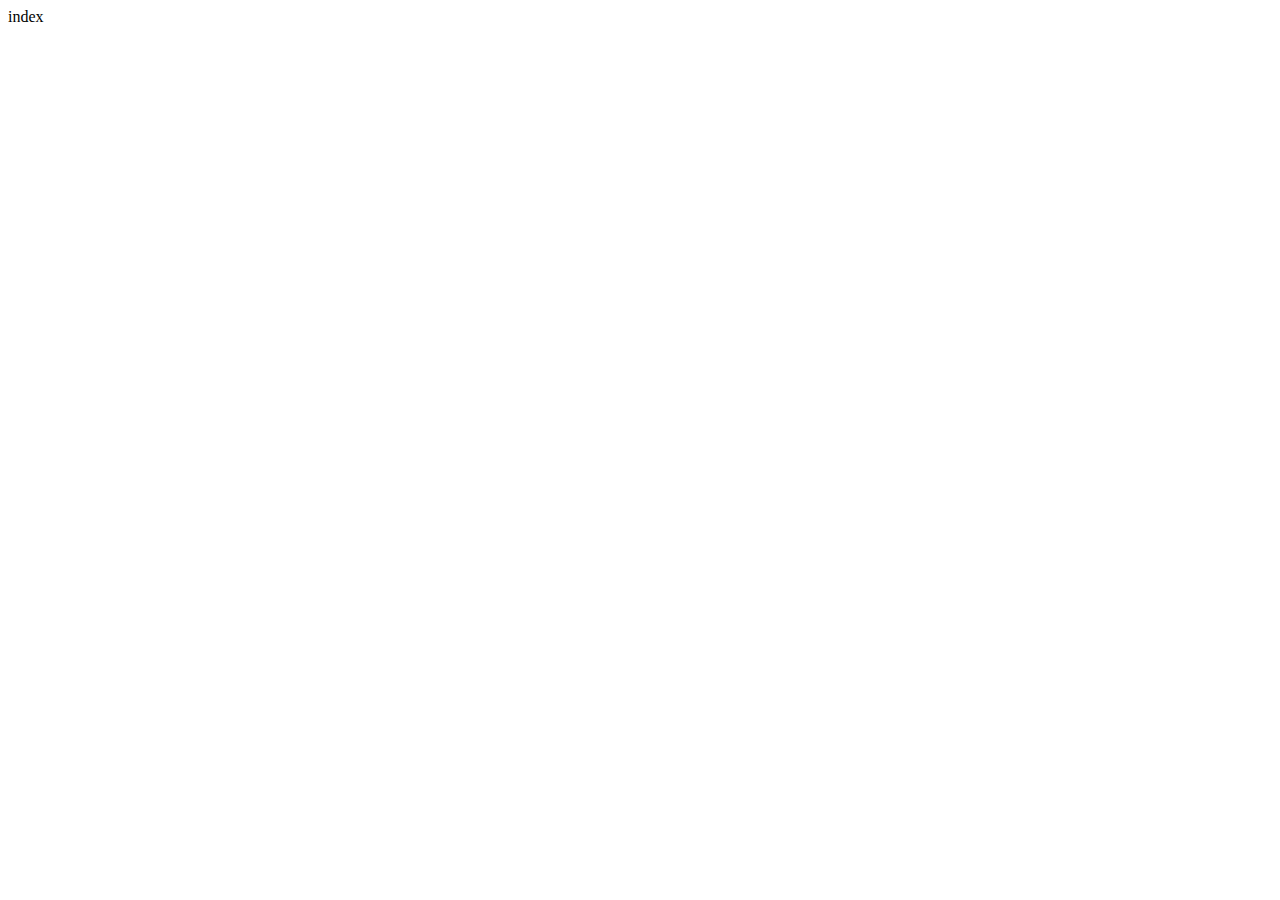
==== index.html @ e9e9fa9d "'初始化'" ====
<!DOCTYPE html>
<html lang="zh-CN">

<head>
    <meta charset="UTF-8">
    <meta name="viewport" content="width=device-width, initial-scale=1.0">
    <title>Document</title>
</head>

<body>
    index
</body>

</html>
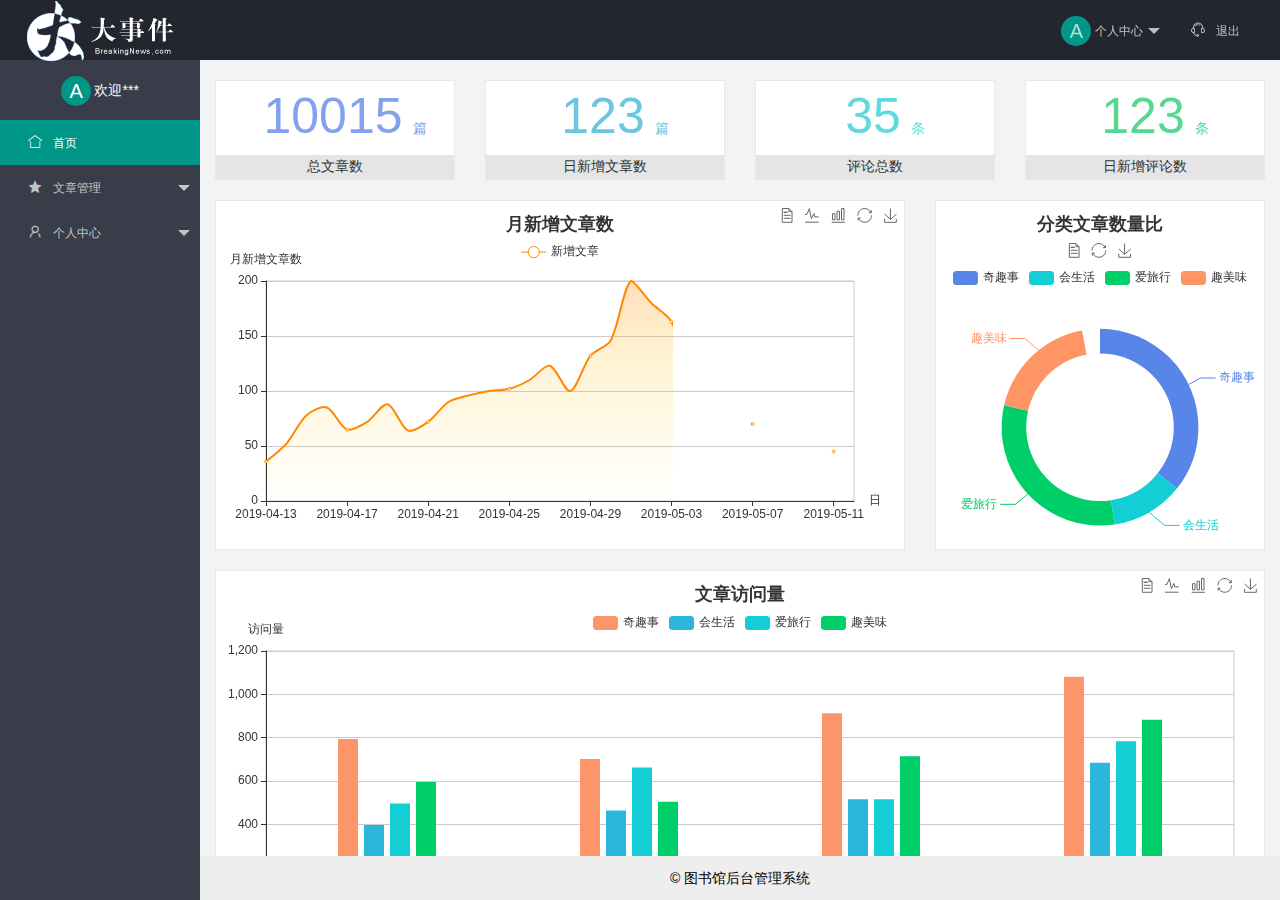
==== commit a9799684: "index登录退出完成渲染" ====
--- a/index.html
+++ b/index.html
@@ -1,14 +1,125 @@
 <!DOCTYPE html>
-<html lang="zh-CN">
+<html>
 
 <head>
-    <meta charset="UTF-8">
-    <meta name="viewport" content="width=device-width, initial-scale=1.0">
-    <title>Document</title>
+    <meta charset="utf-8">
+    <meta name="viewport" content="width=device-width, initial-scale=1, maximum-scale=1">
+    <title>大事件--后台管理</title>
+    <link rel="stylesheet" href="/assets/lib/layui/css/layui.css" />
+    <link rel="stylesheet" href="/assets/css/index.css" />
 </head>
 
-<body>
-    index
+<body class="layui-layout-body">
+    <div class="layui-layout layui-layout-admin">
+        <div class="layui-header">
+            <div class="layui-logo">
+                <img src="/assets/images/logo.png" alt="" />
+            </div>
+            <!-- 头部区域（可配合layui已有的水平导航） -->
+            <ul class="layui-nav layui-layout-right">
+                <li class="layui-nav-item account">
+                    <a href="javascript:;">
+                        <img src="http://t.cn/RCzsdCq" class="layui-nav-img">
+                        <span class="avatar">A</span>
+                        个人中心
+                    </a>
+                    <dl class="layui-nav-child">
+                        <dd><a href="">基本资料</a></dd>
+                        <dd><a href="">更换头像</a></dd>
+                        <dd><a href="">重置密码</a></dd>
+                    </dl>
+                </li>
+                <li class="layui-nav-item">
+                    <a href="javascript:;" class="outBtn">
+                        <i class="layui-icon layui-icon-service"></i>
+                        退出
+                    </a>
+                </li>
+            </ul>
+        </div>
+
+        <div class="layui-side layui-bg-black">
+            <div class="layui-side-scroll">
+                <!-- 左侧导航区域（可配合layui已有的垂直导航） -->
+                <ul class="layui-nav layui-nav-tree" lay-filter="test" lay-shrink="all">
+                    <li class=" avatar-container account">
+                        <a href="javascript:;">
+                            <img src="http://t.cn/RCzsdCq" class="layui-nav-img">
+                            <span class="avatar">A</span>
+                            <span class="welcome">欢迎***</span>
+                        </a>
+                    </li>
+                    <li class="layui-nav-item layui-nav-itemed layui-bg-green">
+                        <a href="">
+                            <i class="layui-icon layui-icon-home"></i>
+                            首页
+                        </a>
+                    </li>
+                    <!--  layui-nav-itemed可选择默认,设置跳转 -->
+                    <li class="layui-nav-item">
+                        <a class="" href="javascript:;">
+                            <i class="layui-icon layui-icon-rate-solid"></i>
+                            文章管理
+                        </a>
+                        <dl class="layui-nav-child">
+                            <dd>
+                                <a href="/blanks/blanks.html" target="fm">
+                                    <i class="layui-icon layui-icon-senior"></i>
+                                    文章类别
+                                </a>
+                            </dd>
+                            <dd>
+                                <a href="/home/dashboard.html" target="fm">
+                                    <i class="layui-icon layui-icon-senior"></i>
+                                    文章列表
+                                </a>
+                            </dd>
+                            <dd>
+                                <a href="javascript:;">
+                                    <i class="layui-icon layui-icon-senior"></i>
+                                    发表文章
+                                </a>
+                            </dd>
+                        </dl>
+                    </li>
+                    <li class="layui-nav-item">
+                        <a href="javascript:;">
+                            <i class="layui-icon layui-icon-username"></i>
+                            个人中心
+                        </a>
+                        <dl class="layui-nav-child">
+                            <dd><a href="javascript:;"><i class="layui-icon layui-icon-app"></i>基本资料</a></dd>
+                            <dd><a href="javascript:;"><i class="layui-icon layui-icon-app"></i>更换头像</a></a></dd>
+                            <dd><a href="javascript:;"><i class="layui-icon layui-icon-app"></i>重置密码</a></dd>
+                        </dl>
+                    </li>
+                </ul>
+            </div>
+        </div>
+
+        <div class="layui-body">
+            <!-- 内容主体区域 -->
+            <iframe src="/home/dashboard.html" name="fm" frameborder="0" class="fm"></iframe>
+        </div>
+
+        <div class="layui-footer">
+            <!-- 底部固定区域 -->
+            © 图书馆后台管理系统
+        </div>
+    </div>
+    <!-- 第三方代码 -->
+    <script src="/assets/lib/layui/layui.all.js"></script>
+    <script src="/assets/lib/jquery.js"></script>
+    <!-- 自定义js -->
+    <!-- <script>
+        //JavaScript代码区域
+        layui.use('element', function () {
+            var element = layui.element;
+
+        });
+    </script> -->
+    <script src="/assets/js/baseAPI.js"></script>
+    <script src="/assets/js/index.js"></script>
 </body>
 
 </html>--- a/assets/lib/layui/css/layui.css
+++ b/assets/lib/layui/css/layui.css
@@ -0,0 +1,2 @@
+/** layui-v2.5.5 MIT License By https://www.layui.com */
+ .layui-inline,img{display:inline-block;vertical-align:middle}h1,h2,h3,h4,h5,h6{font-weight:400}.layui-edge,.layui-header,.layui-inline,.layui-main{position:relative}.layui-body,.layui-edge,.layui-elip{overflow:hidden}.layui-btn,.layui-edge,.layui-inline,img{vertical-align:middle}.layui-btn,.layui-disabled,.layui-icon,.layui-unselect{-moz-user-select:none;-webkit-user-select:none;-ms-user-select:none}.layui-elip,.layui-form-checkbox span,.layui-form-pane .layui-form-label{text-overflow:ellipsis;white-space:nowrap}.layui-breadcrumb,.layui-tree-btnGroup{visibility:hidden}blockquote,body,button,dd,div,dl,dt,form,h1,h2,h3,h4,h5,h6,input,li,ol,p,pre,td,textarea,th,ul{margin:0;padding:0;-webkit-tap-highlight-color:rgba(0,0,0,0)}a:active,a:hover{outline:0}img{border:none}li{list-style:none}table{border-collapse:collapse;border-spacing:0}h4,h5,h6{font-size:100%}button,input,optgroup,option,select,textarea{font-family:inherit;font-size:inherit;font-style:inherit;font-weight:inherit;outline:0}pre{white-space:pre-wrap;white-space:-moz-pre-wrap;white-space:-pre-wrap;white-space:-o-pre-wrap;word-wrap:break-word}body{line-height:24px;font:14px Helvetica Neue,Helvetica,PingFang SC,Tahoma,Arial,sans-serif}hr{height:1px;margin:10px 0;border:0;clear:both}a{color:#333;text-decoration:none}a:hover{color:#777}a cite{font-style:normal;*cursor:pointer}.layui-border-box,.layui-border-box *{box-sizing:border-box}.layui-box,.layui-box *{box-sizing:content-box}.layui-clear{clear:both;*zoom:1}.layui-clear:after{content:'\20';clear:both;*zoom:1;display:block;height:0}.layui-inline{*display:inline;*zoom:1}.layui-edge{display:inline-block;width:0;height:0;border-width:6px;border-style:dashed;border-color:transparent}.layui-edge-top{top:-4px;border-bottom-color:#999;border-bottom-style:solid}.layui-edge-right{border-left-color:#999;border-left-style:solid}.layui-edge-bottom{top:2px;border-top-color:#999;border-top-style:solid}.layui-edge-left{border-right-color:#999;border-right-style:solid}.layui-disabled,.layui-disabled:hover{color:#d2d2d2!important;cursor:not-allowed!important}.layui-circle{border-radius:100%}.layui-show{display:block!important}.layui-hide{display:none!important}@font-face{font-family:layui-icon;src:url(../font/iconfont.eot?v=250);src:url(../font/iconfont.eot?v=250#iefix) format('embedded-opentype'),url(../font/iconfont.woff2?v=250) format('woff2'),url(../font/iconfont.woff?v=250) format('woff'),url(../font/iconfont.ttf?v=250) format('truetype'),url(../font/iconfont.svg?v=250#layui-icon) format('svg')}.layui-icon{font-family:layui-icon!important;font-size:16px;font-style:normal;-webkit-font-smoothing:antialiased;-moz-osx-font-smoothing:grayscale}.layui-icon-reply-fill:before{content:"\e611"}.layui-icon-set-fill:before{content:"\e614"}.layui-icon-menu-fill:before{content:"\e60f"}.layui-icon-search:before{content:"\e615"}.layui-icon-share:before{content:"\e641"}.layui-icon-set-sm:before{content:"\e620"}.layui-icon-engine:before{content:"\e628"}.layui-icon-close:before{content:"\1006"}.layui-icon-close-fill:before{content:"\1007"}.layui-icon-chart-screen:before{content:"\e629"}.layui-icon-star:before{content:"\e600"}.layui-icon-circle-dot:before{content:"\e617"}.layui-icon-chat:before{content:"\e606"}.layui-icon-release:before{content:"\e609"}.layui-icon-list:before{content:"\e60a"}.layui-icon-chart:before{content:"\e62c"}.layui-icon-ok-circle:before{content:"\1005"}.layui-icon-layim-theme:before{content:"\e61b"}.layui-icon-table:before{content:"\e62d"}.layui-icon-right:before{content:"\e602"}.layui-icon-left:before{content:"\e603"}.layui-icon-cart-simple:before{content:"\e698"}.layui-icon-face-cry:before{content:"\e69c"}.layui-icon-face-smile:before{content:"\e6af"}.layui-icon-survey:before{content:"\e6b2"}.layui-icon-tree:before{content:"\e62e"}.layui-icon-upload-circle:before{content:"\e62f"}.layui-icon-add-circle:before{content:"\e61f"}.layui-icon-download-circle:before{content:"\e601"}.layui-icon-templeate-1:before{content:"\e630"}.layui-icon-util:before{content:"\e631"}.layui-icon-face-surprised:before{content:"\e664"}.layui-icon-edit:before{content:"\e642"}.layui-icon-speaker:before{content:"\e645"}.layui-icon-down:before{content:"\e61a"}.layui-icon-file:before{content:"\e621"}.layui-icon-layouts:before{content:"\e632"}.layui-icon-rate-half:before{content:"\e6c9"}.layui-icon-add-circle-fine:before{content:"\e608"}.layui-icon-prev-circle:before{content:"\e633"}.layui-icon-read:before{content:"\e705"}.layui-icon-404:before{content:"\e61c"}.layui-icon-carousel:before{content:"\e634"}.layui-icon-help:before{content:"\e607"}.layui-icon-code-circle:before{content:"\e635"}.layui-icon-water:before{content:"\e636"}.layui-icon-username:before{content:"\e66f"}.layui-icon-find-fill:before{content:"\e670"}.layui-icon-about:before{content:"\e60b"}.layui-icon-location:before{content:"\e715"}.layui-icon-up:before{content:"\e619"}.layui-icon-pause:before{content:"\e651"}.layui-icon-date:before{content:"\e637"}.layui-icon-layim-uploadfile:before{content:"\e61d"}.layui-icon-delete:before{content:"\e640"}.layui-icon-play:before{content:"\e652"}.layui-icon-top:before{content:"\e604"}.layui-icon-friends:before{content:"\e612"}.layui-icon-refresh-3:before{content:"\e9aa"}.layui-icon-ok:before{content:"\e605"}.layui-icon-layer:before{content:"\e638"}.layui-icon-face-smile-fine:before{content:"\e60c"}.layui-icon-dollar:before{content:"\e659"}.layui-icon-group:before{content:"\e613"}.layui-icon-layim-download:before{content:"\e61e"}.layui-icon-picture-fine:before{content:"\e60d"}.layui-icon-link:before{content:"\e64c"}.layui-icon-diamond:before{content:"\e735"}.layui-icon-log:before{content:"\e60e"}.layui-icon-rate-solid:before{content:"\e67a"}.layui-icon-fonts-del:before{content:"\e64f"}.layui-icon-unlink:before{content:"\e64d"}.layui-icon-fonts-clear:before{content:"\e639"}.layui-icon-triangle-r:before{content:"\e623"}.layui-icon-circle:before{content:"\e63f"}.layui-icon-radio:before{content:"\e643"}.layui-icon-align-center:before{content:"\e647"}.layui-icon-align-right:before{content:"\e648"}.layui-icon-align-left:before{content:"\e649"}.layui-icon-loading-1:before{content:"\e63e"}.layui-icon-return:before{content:"\e65c"}.layui-icon-fonts-strong:before{content:"\e62b"}.layui-icon-upload:before{content:"\e67c"}.layui-icon-dialogue:before{content:"\e63a"}.layui-icon-video:before{content:"\e6ed"}.layui-icon-headset:before{content:"\e6fc"}.layui-icon-cellphone-fine:before{content:"\e63b"}.layui-icon-add-1:before{content:"\e654"}.layui-icon-face-smile-b:before{content:"\e650"}.layui-icon-fonts-html:before{content:"\e64b"}.layui-icon-form:before{content:"\e63c"}.layui-icon-cart:before{content:"\e657"}.layui-icon-camera-fill:before{content:"\e65d"}.layui-icon-tabs:before{content:"\e62a"}.layui-icon-fonts-code:before{content:"\e64e"}.layui-icon-fire:before{content:"\e756"}.layui-icon-set:before{content:"\e716"}.layui-icon-fonts-u:before{content:"\e646"}.layui-icon-triangle-d:before{content:"\e625"}.layui-icon-tips:before{content:"\e702"}.layui-icon-picture:before{content:"\e64a"}.layui-icon-more-vertical:before{content:"\e671"}.layui-icon-flag:before{content:"\e66c"}.layui-icon-loading:before{content:"\e63d"}.layui-icon-fonts-i:before{content:"\e644"}.layui-icon-refresh-1:before{content:"\e666"}.layui-icon-rmb:before{content:"\e65e"}.layui-icon-home:before{content:"\e68e"}.layui-icon-user:before{content:"\e770"}.layui-icon-notice:before{content:"\e667"}.layui-icon-login-weibo:before{content:"\e675"}.layui-icon-voice:before{content:"\e688"}.layui-icon-upload-drag:before{content:"\e681"}.layui-icon-login-qq:before{content:"\e676"}.layui-icon-snowflake:before{content:"\e6b1"}.layui-icon-file-b:before{content:"\e655"}.layui-icon-template:before{content:"\e663"}.layui-icon-auz:before{content:"\e672"}.layui-icon-console:before{content:"\e665"}.layui-icon-app:before{content:"\e653"}.layui-icon-prev:before{content:"\e65a"}.layui-icon-website:before{content:"\e7ae"}.layui-icon-next:before{content:"\e65b"}.layui-icon-component:before{content:"\e857"}.layui-icon-more:before{content:"\e65f"}.layui-icon-login-wechat:before{content:"\e677"}.layui-icon-shrink-right:before{content:"\e668"}.layui-icon-spread-left:before{content:"\e66b"}.layui-icon-camera:before{content:"\e660"}.layui-icon-note:before{content:"\e66e"}.layui-icon-refresh:before{content:"\e669"}.layui-icon-female:before{content:"\e661"}.layui-icon-male:before{content:"\e662"}.layui-icon-password:before{content:"\e673"}.layui-icon-senior:before{content:"\e674"}.layui-icon-theme:before{content:"\e66a"}.layui-icon-tread:before{content:"\e6c5"}.layui-icon-praise:before{content:"\e6c6"}.layui-icon-star-fill:before{content:"\e658"}.layui-icon-rate:before{content:"\e67b"}.layui-icon-template-1:before{content:"\e656"}.layui-icon-vercode:before{content:"\e679"}.layui-icon-cellphone:before{content:"\e678"}.layui-icon-screen-full:before{content:"\e622"}.layui-icon-screen-restore:before{content:"\e758"}.layui-icon-cols:before{content:"\e610"}.layui-icon-export:before{content:"\e67d"}.layui-icon-print:before{content:"\e66d"}.layui-icon-slider:before{content:"\e714"}.layui-icon-addition:before{content:"\e624"}.layui-icon-subtraction:before{content:"\e67e"}.layui-icon-service:before{content:"\e626"}.layui-icon-transfer:before{content:"\e691"}.layui-main{width:1140px;margin:0 auto}.layui-header{z-index:1000;height:60px}.layui-header a:hover{transition:all .5s;-webkit-transition:all .5s}.layui-side{position:fixed;left:0;top:0;bottom:0;z-index:999;width:200px;overflow-x:hidden}.layui-side-scroll{position:relative;width:220px;height:100%;overflow-x:hidden}.layui-body{position:absolute;left:200px;right:0;top:0;bottom:0;z-index:998;width:auto;overflow-y:auto;box-sizing:border-box}.layui-layout-body{overflow:hidden}.layui-layout-admin .layui-header{background-color:#23262E}.layui-layout-admin .layui-side{top:60px;width:200px;overflow-x:hidden}.layui-layout-admin .layui-body{position:fixed;top:60px;bottom:44px}.layui-layout-admin .layui-main{width:auto;margin:0 15px}.layui-layout-admin .layui-footer{position:fixed;left:200px;right:0;bottom:0;height:44px;line-height:44px;padding:0 15px;background-color:#eee}.layui-layout-admin .layui-logo{position:absolute;left:0;top:0;width:200px;height:100%;line-height:60px;text-align:center;color:#009688;font-size:16px}.layui-layout-admin .layui-header .layui-nav{background:0 0}.layui-layout-left{position:absolute!important;left:200px;top:0}.layui-layout-right{position:absolute!important;right:0;top:0}.layui-container{position:relative;margin:0 auto;padding:0 15px;box-sizing:border-box}.layui-fluid{position:relative;margin:0 auto;padding:0 15px}.layui-row:after,.layui-row:before{content:'';display:block;clear:both}.layui-col-lg1,.layui-col-lg10,.layui-col-lg11,.layui-col-lg12,.layui-col-lg2,.layui-col-lg3,.layui-col-lg4,.layui-col-lg5,.layui-col-lg6,.layui-col-lg7,.layui-col-lg8,.layui-col-lg9,.layui-col-md1,.layui-col-md10,.layui-col-md11,.layui-col-md12,.layui-col-md2,.layui-col-md3,.layui-col-md4,.layui-col-md5,.layui-col-md6,.layui-col-md7,.layui-col-md8,.layui-col-md9,.layui-col-sm1,.layui-col-sm10,.layui-col-sm11,.layui-col-sm12,.layui-col-sm2,.layui-col-sm3,.layui-col-sm4,.layui-col-sm5,.layui-col-sm6,.layui-col-sm7,.layui-col-sm8,.layui-col-sm9,.layui-col-xs1,.layui-col-xs10,.layui-col-xs11,.layui-col-xs12,.layui-col-xs2,.layui-col-xs3,.layui-col-xs4,.layui-col-xs5,.layui-col-xs6,.layui-col-xs7,.layui-col-xs8,.layui-col-xs9{position:relative;display:block;box-sizing:border-box}.layui-col-xs1,.layui-col-xs10,.layui-col-xs11,.layui-col-xs12,.layui-col-xs2,.layui-col-xs3,.layui-col-xs4,.layui-col-xs5,.layui-col-xs6,.layui-col-xs7,.layui-col-xs8,.layui-col-xs9{float:left}.layui-col-xs1{width:8.33333333%}.layui-col-xs2{width:16.66666667%}.layui-col-xs3{width:25%}.layui-col-xs4{width:33.33333333%}.layui-col-xs5{width:41.66666667%}.layui-col-xs6{width:50%}.layui-col-xs7{width:58.33333333%}.layui-col-xs8{width:66.66666667%}.layui-col-xs9{width:75%}.layui-col-xs10{width:83.33333333%}.layui-col-xs11{width:91.66666667%}.layui-col-xs12{width:100%}.layui-col-xs-offset1{margin-left:8.33333333%}.layui-col-xs-offset2{margin-left:16.66666667%}.layui-col-xs-offset3{margin-left:25%}.layui-col-xs-offset4{margin-left:33.33333333%}.layui-col-xs-offset5{margin-left:41.66666667%}.layui-col-xs-offset6{margin-left:50%}.layui-col-xs-offset7{margin-left:58.33333333%}.layui-col-xs-offset8{margin-left:66.66666667%}.layui-col-xs-offset9{margin-left:75%}.layui-col-xs-offset10{margin-left:83.33333333%}.layui-col-xs-offset11{margin-left:91.66666667%}.layui-col-xs-offset12{margin-left:100%}@media screen and (max-width:768px){.layui-hide-xs{display:none!important}.layui-show-xs-block{display:block!important}.layui-show-xs-inline{display:inline!important}.layui-show-xs-inline-block{display:inline-block!important}}@media screen and (min-width:768px){.layui-container{width:750px}.layui-hide-sm{display:none!important}.layui-show-sm-block{display:block!important}.layui-show-sm-inline{display:inline!important}.layui-show-sm-inline-block{display:inline-block!important}.layui-col-sm1,.layui-col-sm10,.layui-col-sm11,.layui-col-sm12,.layui-col-sm2,.layui-col-sm3,.layui-col-sm4,.layui-col-sm5,.layui-col-sm6,.layui-col-sm7,.layui-col-sm8,.layui-col-sm9{float:left}.layui-col-sm1{width:8.33333333%}.layui-col-sm2{width:16.66666667%}.layui-col-sm3{width:25%}.layui-col-sm4{width:33.33333333%}.layui-col-sm5{width:41.66666667%}.layui-col-sm6{width:50%}.layui-col-sm7{width:58.33333333%}.layui-col-sm8{width:66.66666667%}.layui-col-sm9{width:75%}.layui-col-sm10{width:83.33333333%}.layui-col-sm11{width:91.66666667%}.layui-col-sm12{width:100%}.layui-col-sm-offset1{margin-left:8.33333333%}.layui-col-sm-offset2{margin-left:16.66666667%}.layui-col-sm-offset3{margin-left:25%}.layui-col-sm-offset4{margin-left:33.33333333%}.layui-col-sm-offset5{margin-left:41.66666667%}.layui-col-sm-offset6{margin-left:50%}.layui-col-sm-offset7{margin-left:58.33333333%}.layui-col-sm-offset8{margin-left:66.66666667%}.layui-col-sm-offset9{margin-left:75%}.layui-col-sm-offset10{margin-left:83.33333333%}.layui-col-sm-offset11{margin-left:91.66666667%}.layui-col-sm-offset12{margin-left:100%}}@media screen and (min-width:992px){.layui-container{width:970px}.layui-hide-md{display:none!important}.layui-show-md-block{display:block!important}.layui-show-md-inline{display:inline!important}.layui-show-md-inline-block{display:inline-block!important}.layui-col-md1,.layui-col-md10,.layui-col-md11,.layui-col-md12,.layui-col-md2,.layui-col-md3,.layui-col-md4,.layui-col-md5,.layui-col-md6,.layui-col-md7,.layui-col-md8,.layui-col-md9{float:left}.layui-col-md1{width:8.33333333%}.layui-col-md2{width:16.66666667%}.layui-col-md3{width:25%}.layui-col-md4{width:33.33333333%}.layui-col-md5{width:41.66666667%}.layui-col-md6{width:50%}.layui-col-md7{width:58.33333333%}.layui-col-md8{width:66.66666667%}.layui-col-md9{width:75%}.layui-col-md10{width:83.33333333%}.layui-col-md11{width:91.66666667%}.layui-col-md12{width:100%}.layui-col-md-offset1{margin-left:8.33333333%}.layui-col-md-offset2{margin-left:16.66666667%}.layui-col-md-offset3{margin-left:25%}.layui-col-md-offset4{margin-left:33.33333333%}.layui-col-md-offset5{margin-left:41.66666667%}.layui-col-md-offset6{margin-left:50%}.layui-col-md-offset7{margin-left:58.33333333%}.layui-col-md-offset8{margin-left:66.66666667%}.layui-col-md-offset9{margin-left:75%}.layui-col-md-offset10{margin-left:83.33333333%}.layui-col-md-offset11{margin-left:91.66666667%}.layui-col-md-offset12{margin-left:100%}}@media screen and (min-width:1200px){.layui-container{width:1170px}.layui-hide-lg{display:none!important}.layui-show-lg-block{display:block!important}.layui-show-lg-inline{display:inline!important}.layui-show-lg-inline-block{display:inline-block!important}.layui-col-lg1,.layui-col-lg10,.layui-col-lg11,.layui-col-lg12,.layui-col-lg2,.layui-col-lg3,.layui-col-lg4,.layui-col-lg5,.layui-col-lg6,.layui-col-lg7,.layui-col-lg8,.layui-col-lg9{float:left}.layui-col-lg1{width:8.33333333%}.layui-col-lg2{width:16.66666667%}.layui-col-lg3{width:25%}.layui-col-lg4{width:33.33333333%}.layui-col-lg5{width:41.66666667%}.layui-col-lg6{width:50%}.layui-col-lg7{width:58.33333333%}.layui-col-lg8{width:66.66666667%}.layui-col-lg9{width:75%}.layui-col-lg10{width:83.33333333%}.layui-col-lg11{width:91.66666667%}.layui-col-lg12{width:100%}.layui-col-lg-offset1{margin-left:8.33333333%}.layui-col-lg-offset2{margin-left:16.66666667%}.layui-col-lg-offset3{margin-left:25%}.layui-col-lg-offset4{margin-left:33.33333333%}.layui-col-lg-offset5{margin-left:41.66666667%}.layui-col-lg-offset6{margin-left:50%}.layui-col-lg-offset7{margin-left:58.33333333%}.layui-col-lg-offset8{margin-left:66.66666667%}.layui-col-lg-offset9{margin-left:75%}.layui-col-lg-offset10{margin-left:83.33333333%}.layui-col-lg-offset11{margin-left:91.66666667%}.layui-col-lg-offset12{margin-left:100%}}.layui-col-space1{margin:-.5px}.layui-col-space1>*{padding:.5px}.layui-col-space3{margin:-1.5px}.layui-col-space3>*{padding:1.5px}.layui-col-space5{margin:-2.5px}.layui-col-space5>*{padding:2.5px}.layui-col-space8{margin:-3.5px}.layui-col-space8>*{padding:3.5px}.layui-col-space10{margin:-5px}.layui-col-space10>*{padding:5px}.layui-col-space12{margin:-6px}.layui-col-space12>*{padding:6px}.layui-col-space15{margin:-7.5px}.layui-col-space15>*{padding:7.5px}.layui-col-space18{margin:-9px}.layui-col-space18>*{padding:9px}.layui-col-space20{margin:-10px}.layui-col-space20>*{padding:10px}.layui-col-space22{margin:-11px}.layui-col-space22>*{padding:11px}.layui-col-space25{margin:-12.5px}.layui-col-space25>*{padding:12.5px}.layui-col-space30{margin:-15px}.layui-col-space30>*{padding:15px}.layui-btn,.layui-input,.layui-select,.layui-textarea,.layui-upload-button{outline:0;-webkit-appearance:none;transition:all .3s;-webkit-transition:all .3s;box-sizing:border-box}.layui-elem-quote{margin-bottom:10px;padding:15px;line-height:22px;border-left:5px solid #009688;border-radius:0 2px 2px 0;background-color:#f2f2f2}.layui-quote-nm{border-style:solid;border-width:1px 1px 1px 5px;background:0 0}.layui-elem-field{margin-bottom:10px;padding:0;border-width:1px;border-style:solid}.layui-elem-field legend{margin-left:20px;padding:0 10px;font-size:20px;font-weight:300}.layui-field-title{margin:10px 0 20px;border-width:1px 0 0}.layui-field-box{padding:10px 15px}.layui-field-title .layui-field-box{padding:10px 0}.layui-progress{position:relative;height:6px;border-radius:20px;background-color:#e2e2e2}.layui-progress-bar{position:absolute;left:0;top:0;width:0;max-width:100%;height:6px;border-radius:20px;text-align:right;background-color:#5FB878;transition:all .3s;-webkit-transition:all .3s}.layui-progress-big,.layui-progress-big .layui-progress-bar{height:18px;line-height:18px}.layui-progress-text{position:relative;top:-20px;line-height:18px;font-size:12px;color:#666}.layui-progress-big .layui-progress-text{position:static;padding:0 10px;color:#fff}.layui-collapse{border-width:1px;border-style:solid;border-radius:2px}.layui-colla-content,.layui-colla-item{border-top-width:1px;border-top-style:solid}.layui-colla-item:first-child{border-top:none}.layui-colla-title{position:relative;height:42px;line-height:42px;padding:0 15px 0 35px;color:#333;background-color:#f2f2f2;cursor:pointer;font-size:14px;overflow:hidden}.layui-colla-content{display:none;padding:10px 15px;line-height:22px;color:#666}.layui-colla-icon{position:absolute;left:15px;top:0;font-size:14px}.layui-card{margin-bottom:15px;border-radius:2px;background-color:#fff;box-shadow:0 1px 2px 0 rgba(0,0,0,.05)}.layui-card:last-child{margin-bottom:0}.layui-card-header{position:relative;height:42px;line-height:42px;padding:0 15px;border-bottom:1px solid #f6f6f6;color:#333;border-radius:2px 2px 0 0;font-size:14px}.layui-bg-black,.layui-bg-blue,.layui-bg-cyan,.layui-bg-green,.layui-bg-orange,.layui-bg-red{color:#fff!important}.layui-card-body{position:relative;padding:10px 15px;line-height:24px}.layui-card-body[pad15]{padding:15px}.layui-card-body[pad20]{padding:20px}.layui-card-body .layui-table{margin:5px 0}.layui-card .layui-tab{margin:0}.layui-panel-window{position:relative;padding:15px;border-radius:0;border-top:5px solid #E6E6E6;background-color:#fff}.layui-auxiliar-moving{position:fixed;left:0;right:0;top:0;bottom:0;width:100%;height:100%;background:0 0;z-index:9999999999}.layui-form-label,.layui-form-mid,.layui-form-select,.layui-input-block,.layui-input-inline,.layui-textarea{position:relative}.layui-bg-red{background-color:#FF5722!important}.layui-bg-orange{background-color:#FFB800!important}.layui-bg-green{background-color:#009688!important}.layui-bg-cyan{background-color:#2F4056!important}.layui-bg-blue{background-color:#1E9FFF!important}.layui-bg-black{background-color:#393D49!important}.layui-bg-gray{background-color:#eee!important;color:#666!important}.layui-badge-rim,.layui-colla-content,.layui-colla-item,.layui-collapse,.layui-elem-field,.layui-form-pane .layui-form-item[pane],.layui-form-pane .layui-form-label,.layui-input,.layui-layedit,.layui-layedit-tool,.layui-quote-nm,.layui-select,.layui-tab-bar,.layui-tab-card,.layui-tab-title,.layui-tab-title .layui-this:after,.layui-textarea{border-color:#e6e6e6}.layui-timeline-item:before,hr{background-color:#e6e6e6}.layui-text{line-height:22px;font-size:14px;color:#666}.layui-text h1,.layui-text h2,.layui-text h3{font-weight:500;color:#333}.layui-text h1{font-size:30px}.layui-text h2{font-size:24px}.layui-text h3{font-size:18px}.layui-text a:not(.layui-btn){color:#01AAED}.layui-text a:not(.layui-btn):hover{text-decoration:underline}.layui-text ul{padding:5px 0 5px 15px}.layui-text ul li{margin-top:5px;list-style-type:disc}.layui-text em,.layui-word-aux{color:#999!important;padding:0 5px!important}.layui-btn{display:inline-block;height:38px;line-height:38px;padding:0 18px;background-color:#009688;color:#fff;white-space:nowrap;text-align:center;font-size:14px;border:none;border-radius:2px;cursor:pointer}.layui-btn:hover{opacity:.8;filter:alpha(opacity=80);color:#fff}.layui-btn:active{opacity:1;filter:alpha(opacity=100)}.layui-btn+.layui-btn{margin-left:10px}.layui-btn-container{font-size:0}.layui-btn-container .layui-btn{margin-right:10px;margin-bottom:10px}.layui-btn-container .layui-btn+.layui-btn{margin-left:0}.layui-table .layui-btn-container .layui-btn{margin-bottom:9px}.layui-btn-radius{border-radius:100px}.layui-btn .layui-icon{margin-right:3px;font-size:18px;vertical-align:bottom;vertical-align:middle\9}.layui-btn-primary{border:1px solid #C9C9C9;background-color:#fff;color:#555}.layui-btn-primary:hover{border-color:#009688;color:#333}.layui-btn-normal{background-color:#1E9FFF}.layui-btn-warm{background-color:#FFB800}.layui-btn-danger{background-color:#FF5722}.layui-btn-checked{background-color:#5FB878}.layui-btn-disabled,.layui-btn-disabled:active,.layui-btn-disabled:hover{border:1px solid #e6e6e6;background-color:#FBFBFB;color:#C9C9C9;cursor:not-allowed;opacity:1}.layui-btn-lg{height:44px;line-height:44px;padding:0 25px;font-size:16px}.layui-btn-sm{height:30px;line-height:30px;padding:0 10px;font-size:12px}.layui-btn-sm i{font-size:16px!important}.layui-btn-xs{height:22px;line-height:22px;padding:0 5px;font-size:12px}.layui-btn-xs i{font-size:14px!important}.layui-btn-group{display:inline-block;vertical-align:middle;font-size:0}.layui-btn-group .layui-btn{margin-left:0!important;margin-right:0!important;border-left:1px solid rgba(255,255,255,.5);border-radius:0}.layui-btn-group .layui-btn-primary{border-left:none}.layui-btn-group .layui-btn-primary:hover{border-color:#C9C9C9;color:#009688}.layui-btn-group .layui-btn:first-child{border-left:none;border-radius:2px 0 0 2px}.layui-btn-group .layui-btn-primary:first-child{border-left:1px solid #c9c9c9}.layui-btn-group .layui-btn:last-child{border-radius:0 2px 2px 0}.layui-btn-group .layui-btn+.layui-btn{margin-left:0}.layui-btn-group+.layui-btn-group{margin-left:10px}.layui-btn-fluid{width:100%}.layui-input,.layui-select,.layui-textarea{height:38px;line-height:1.3;line-height:38px\9;border-width:1px;border-style:solid;background-color:#fff;border-radius:2px}.layui-input::-webkit-input-placeholder,.layui-select::-webkit-input-placeholder,.layui-textarea::-webkit-input-placeholder{line-height:1.3}.layui-input,.layui-textarea{display:block;width:100%;padding-left:10px}.layui-input:hover,.layui-textarea:hover{border-color:#D2D2D2!important}.layui-input:focus,.layui-textarea:focus{border-color:#C9C9C9!important}.layui-textarea{min-height:100px;height:auto;line-height:20px;padding:6px 10px;resize:vertical}.layui-select{padding:0 10px}.layui-form input[type=checkbox],.layui-form input[type=radio],.layui-form select{display:none}.layui-form [lay-ignore]{display:initial}.layui-form-item{margin-bottom:15px;clear:both;*zoom:1}.layui-form-item:after{content:'\20';clear:both;*zoom:1;display:block;height:0}.layui-form-label{float:left;display:block;padding:9px 15px;width:80px;font-weight:400;line-height:20px;text-align:right}.layui-form-label-col{display:block;float:none;padding:9px 0;line-height:20px;text-align:left}.layui-form-item .layui-inline{margin-bottom:5px;margin-right:10px}.layui-input-block{margin-left:110px;min-height:36px}.layui-input-inline{display:inline-block;vertical-align:middle}.layui-form-item .layui-input-inline{float:left;width:190px;margin-right:10px}.layui-form-text .layui-input-inline{width:auto}.layui-form-mid{float:left;display:block;padding:9px 0!important;line-height:20px;margin-right:10px}.layui-form-danger+.layui-form-select .layui-input,.layui-form-danger:focus{border-color:#FF5722!important}.layui-form-select .layui-input{padding-right:30px;cursor:pointer}.layui-form-select .layui-edge{position:absolute;right:10px;top:50%;margin-top:-3px;cursor:pointer;border-width:6px;border-top-color:#c2c2c2;border-top-style:solid;transition:all .3s;-webkit-transition:all .3s}.layui-form-select dl{display:none;position:absolute;left:0;top:42px;padding:5px 0;z-index:899;min-width:100%;border:1px solid #d2d2d2;max-height:300px;overflow-y:auto;background-color:#fff;border-radius:2px;box-shadow:0 2px 4px rgba(0,0,0,.12);box-sizing:border-box}.layui-form-select dl dd,.layui-form-select dl dt{padding:0 10px;line-height:36px;white-space:nowrap;overflow:hidden;text-overflow:ellipsis}.layui-form-select dl dt{font-size:12px;color:#999}.layui-form-select dl dd{cursor:pointer}.layui-form-select dl dd:hover{background-color:#f2f2f2;-webkit-transition:.5s all;transition:.5s all}.layui-form-select .layui-select-group dd{padding-left:20px}.layui-form-select dl dd.layui-select-tips{padding-left:10px!important;color:#999}.layui-form-select dl dd.layui-this{background-color:#5FB878;color:#fff}.layui-form-checkbox,.layui-form-select dl dd.layui-disabled{background-color:#fff}.layui-form-selected dl{display:block}.layui-form-checkbox,.layui-form-checkbox *,.layui-form-switch{display:inline-block;vertical-align:middle}.layui-form-selected .layui-edge{margin-top:-9px;-webkit-transform:rotate(180deg);transform:rotate(180deg);margin-top:-3px\9}:root .layui-form-selected .layui-edge{margin-top:-9px\0/IE9}.layui-form-selectup dl{top:auto;bottom:42px}.layui-select-none{margin:5px 0;text-align:center;color:#999}.layui-select-disabled .layui-disabled{border-color:#eee!important}.layui-select-disabled .layui-edge{border-top-color:#d2d2d2}.layui-form-checkbox{position:relative;height:30px;line-height:30px;margin-right:10px;padding-right:30px;cursor:pointer;font-size:0;-webkit-transition:.1s linear;transition:.1s linear;box-sizing:border-box}.layui-form-checkbox span{padding:0 10px;height:100%;font-size:14px;border-radius:2px 0 0 2px;background-color:#d2d2d2;color:#fff;overflow:hidden}.layui-form-checkbox:hover span{background-color:#c2c2c2}.layui-form-checkbox i{position:absolute;right:0;top:0;width:30px;height:28px;border:1px solid #d2d2d2;border-left:none;border-radius:0 2px 2px 0;color:#fff;font-size:20px;text-align:center}.layui-form-checkbox:hover i{border-color:#c2c2c2;color:#c2c2c2}.layui-form-checked,.layui-form-checked:hover{border-color:#5FB878}.layui-form-checked span,.layui-form-checked:hover span{background-color:#5FB878}.layui-form-checked i,.layui-form-checked:hover i{color:#5FB878}.layui-form-item .layui-form-checkbox{margin-top:4px}.layui-form-checkbox[lay-skin=primary]{height:auto!important;line-height:normal!important;min-width:18px;min-height:18px;border:none!important;margin-right:0;padding-left:28px;padding-right:0;background:0 0}.layui-form-checkbox[lay-skin=primary] span{padding-left:0;padding-right:15px;line-height:18px;background:0 0;color:#666}.layui-form-checkbox[lay-skin=primary] i{right:auto;left:0;width:16px;height:16px;line-height:16px;border:1px solid #d2d2d2;font-size:12px;border-radius:2px;background-color:#fff;-webkit-transition:.1s linear;transition:.1s linear}.layui-form-checkbox[lay-skin=primary]:hover i{border-color:#5FB878;color:#fff}.layui-form-checked[lay-skin=primary] i{border-color:#5FB878!important;background-color:#5FB878;color:#fff}.layui-checkbox-disbaled[lay-skin=primary] span{background:0 0!important;color:#c2c2c2}.layui-checkbox-disbaled[lay-skin=primary]:hover i{border-color:#d2d2d2}.layui-form-item .layui-form-checkbox[lay-skin=primary]{margin-top:10px}.layui-form-switch{position:relative;height:22px;line-height:22px;min-width:35px;padding:0 5px;margin-top:8px;border:1px solid #d2d2d2;border-radius:20px;cursor:pointer;background-color:#fff;-webkit-transition:.1s linear;transition:.1s linear}.layui-form-switch i{position:absolute;left:5px;top:3px;width:16px;height:16px;border-radius:20px;background-color:#d2d2d2;-webkit-transition:.1s linear;transition:.1s linear}.layui-form-switch em{position:relative;top:0;width:25px;margin-left:21px;padding:0!important;text-align:center!important;color:#999!important;font-style:normal!important;font-size:12px}.layui-form-onswitch{border-color:#5FB878;background-color:#5FB878}.layui-checkbox-disbaled,.layui-checkbox-disbaled i{border-color:#e2e2e2!important}.layui-form-onswitch i{left:100%;margin-left:-21px;background-color:#fff}.layui-form-onswitch em{margin-left:5px;margin-right:21px;color:#fff!important}.layui-checkbox-disbaled span{background-color:#e2e2e2!important}.layui-checkbox-disbaled:hover i{color:#fff!important}[lay-radio]{display:none}.layui-form-radio,.layui-form-radio *{display:inline-block;vertical-align:middle}.layui-form-radio{line-height:28px;margin:6px 10px 0 0;padding-right:10px;cursor:pointer;font-size:0}.layui-form-radio *{font-size:14px}.layui-form-radio>i{margin-right:8px;font-size:22px;color:#c2c2c2}.layui-form-radio>i:hover,.layui-form-radioed>i{color:#5FB878}.layui-radio-disbaled>i{color:#e2e2e2!important}.layui-form-pane .layui-form-label{width:110px;padding:8px 15px;height:38px;line-height:20px;border-width:1px;border-style:solid;border-radius:2px 0 0 2px;text-align:center;background-color:#FBFBFB;overflow:hidden;box-sizing:border-box}.layui-form-pane .layui-input-inline{margin-left:-1px}.layui-form-pane .layui-input-block{margin-left:110px;left:-1px}.layui-form-pane .layui-input{border-radius:0 2px 2px 0}.layui-form-pane .layui-form-text .layui-form-label{float:none;width:100%;border-radius:2px;box-sizing:border-box;text-align:left}.layui-form-pane .layui-form-text .layui-input-inline{display:block;margin:0;top:-1px;clear:both}.layui-form-pane .layui-form-text .layui-input-block{margin:0;left:0;top:-1px}.layui-form-pane .layui-form-text .layui-textarea{min-height:100px;border-radius:0 0 2px 2px}.layui-form-pane .layui-form-checkbox{margin:4px 0 4px 10px}.layui-form-pane .layui-form-radio,.layui-form-pane .layui-form-switch{margin-top:6px;margin-left:10px}.layui-form-pane .layui-form-item[pane]{position:relative;border-width:1px;border-style:solid}.layui-form-pane .layui-form-item[pane] .layui-form-label{position:absolute;left:0;top:0;height:100%;border-width:0 1px 0 0}.layui-form-pane .layui-form-item[pane] .layui-input-inline{margin-left:110px}@media screen and (max-width:450px){.layui-form-item .layui-form-label{text-overflow:ellipsis;overflow:hidden;white-space:nowrap}.layui-form-item .layui-inline{display:block;margin-right:0;margin-bottom:20px;clear:both}.layui-form-item .layui-inline:after{content:'\20';clear:both;display:block;height:0}.layui-form-item .layui-input-inline{display:block;float:none;left:-3px;width:auto;margin:0 0 10px 112px}.layui-form-item .layui-input-inline+.layui-form-mid{margin-left:110px;top:-5px;padding:0}.layui-form-item .layui-form-checkbox{margin-right:5px;margin-bottom:5px}}.layui-layedit{border-width:1px;border-style:solid;border-radius:2px}.layui-layedit-tool{padding:3px 5px;border-bottom-width:1px;border-bottom-style:solid;font-size:0}.layedit-tool-fixed{position:fixed;top:0;border-top:1px solid #e2e2e2}.layui-layedit-tool .layedit-tool-mid,.layui-layedit-tool .layui-icon{display:inline-block;vertical-align:middle;text-align:center;font-size:14px}.layui-layedit-tool .layui-icon{position:relative;width:32px;height:30px;line-height:30px;margin:3px 5px;color:#777;cursor:pointer;border-radius:2px}.layui-layedit-tool .layui-icon:hover{color:#393D49}.layui-layedit-tool .layui-icon:active{color:#000}.layui-layedit-tool .layedit-tool-active{background-color:#e2e2e2;color:#000}.layui-layedit-tool .layui-disabled,.layui-layedit-tool .layui-disabled:hover{color:#d2d2d2;cursor:not-allowed}.layui-layedit-tool .layedit-tool-mid{width:1px;height:18px;margin:0 10px;background-color:#d2d2d2}.layedit-tool-html{width:50px!important;font-size:30px!important}.layedit-tool-b,.layedit-tool-code,.layedit-tool-help{font-size:16px!important}.layedit-tool-d,.layedit-tool-face,.layedit-tool-image,.layedit-tool-unlink{font-size:18px!important}.layedit-tool-image input{position:absolute;font-size:0;left:0;top:0;width:100%;height:100%;opacity:.01;filter:Alpha(opacity=1);cursor:pointer}.layui-layedit-iframe iframe{display:block;width:100%}#LAY_layedit_code{overflow:hidden}.layui-laypage{display:inline-block;*display:inline;*zoom:1;vertical-align:middle;margin:10px 0;font-size:0}.layui-laypage>a:first-child,.layui-laypage>a:first-child em{border-radius:2px 0 0 2px}.layui-laypage>a:last-child,.layui-laypage>a:last-child em{border-radius:0 2px 2px 0}.layui-laypage>:first-child{margin-left:0!important}.layui-laypage>:last-child{margin-right:0!important}.layui-laypage a,.layui-laypage button,.layui-laypage input,.layui-laypage select,.layui-laypage span{border:1px solid #e2e2e2}.layui-laypage a,.layui-laypage span{display:inline-block;*display:inline;*zoom:1;vertical-align:middle;padding:0 15px;height:28px;line-height:28px;margin:0 -1px 5px 0;background-color:#fff;color:#333;font-size:12px}.layui-flow-more a *,.layui-laypage input,.layui-table-view select[lay-ignore]{display:inline-block}.layui-laypage a:hover{color:#009688}.layui-laypage em{font-style:normal}.layui-laypage .layui-laypage-spr{color:#999;font-weight:700}.layui-laypage a{text-decoration:none}.layui-laypage .layui-laypage-curr{position:relative}.layui-laypage .layui-laypage-curr em{position:relative;color:#fff}.layui-laypage .layui-laypage-curr .layui-laypage-em{position:absolute;left:-1px;top:-1px;padding:1px;width:100%;height:100%;background-color:#009688}.layui-laypage-em{border-radius:2px}.layui-laypage-next em,.layui-laypage-prev em{font-family:Sim sun;font-size:16px}.layui-laypage .layui-laypage-count,.layui-laypage .layui-laypage-limits,.layui-laypage .layui-laypage-refresh,.layui-laypage .layui-laypage-skip{margin-left:10px;margin-right:10px;padding:0;border:none}.layui-laypage .layui-laypage-limits,.layui-laypage .layui-laypage-refresh{vertical-align:top}.layui-laypage .layui-laypage-refresh i{font-size:18px;cursor:pointer}.layui-laypage select{height:22px;padding:3px;border-radius:2px;cursor:pointer}.layui-laypage .layui-laypage-skip{height:30px;line-height:30px;color:#999}.layui-laypage button,.layui-laypage input{height:30px;line-height:30px;border-radius:2px;vertical-align:top;background-color:#fff;box-sizing:border-box}.layui-laypage input{width:40px;margin:0 10px;padding:0 3px;text-align:center}.layui-laypage input:focus,.layui-laypage select:focus{border-color:#009688!important}.layui-laypage button{margin-left:10px;padding:0 10px;cursor:pointer}.layui-table,.layui-table-view{margin:10px 0}.layui-flow-more{margin:10px 0;text-align:center;color:#999;font-size:14px}.layui-flow-more a{height:32px;line-height:32px}.layui-flow-more a *{vertical-align:top}.layui-flow-more a cite{padding:0 20px;border-radius:3px;background-color:#eee;color:#333;font-style:normal}.layui-flow-more a cite:hover{opacity:.8}.layui-flow-more a i{font-size:30px;color:#737383}.layui-table{width:100%;background-color:#fff;color:#666}.layui-table tr{transition:all .3s;-webkit-transition:all .3s}.layui-table th{text-align:left;font-weight:400}.layui-table tbody tr:hover,.layui-table thead tr,.layui-table-click,.layui-table-header,.layui-table-hover,.layui-table-mend,.layui-table-patch,.layui-table-tool,.layui-table-total,.layui-table-total tr,.layui-table[lay-even] tr:nth-child(even){background-color:#f2f2f2}.layui-table td,.layui-table th,.layui-table-col-set,.layui-table-fixed-r,.layui-table-grid-down,.layui-table-header,.layui-table-page,.layui-table-tips-main,.layui-table-tool,.layui-table-total,.layui-table-view,.layui-table[lay-skin=line],.layui-table[lay-skin=row]{border-width:1px;border-style:solid;border-color:#e6e6e6}.layui-table td,.layui-table th{position:relative;padding:9px 15px;min-height:20px;line-height:20px;font-size:14px}.layui-table[lay-skin=line] td,.layui-table[lay-skin=line] th{border-width:0 0 1px}.layui-table[lay-skin=row] td,.layui-table[lay-skin=row] th{border-width:0 1px 0 0}.layui-table[lay-skin=nob] td,.layui-table[lay-skin=nob] th{border:none}.layui-table img{max-width:100px}.layui-table[lay-size=lg] td,.layui-table[lay-size=lg] th{padding:15px 30px}.layui-table-view .layui-table[lay-size=lg] .layui-table-cell{height:40px;line-height:40px}.layui-table[lay-size=sm] td,.layui-table[lay-size=sm] th{font-size:12px;padding:5px 10px}.layui-table-view .layui-table[lay-size=sm] .layui-table-cell{height:20px;line-height:20px}.layui-table[lay-data]{display:none}.layui-table-box{position:relative;overflow:hidden}.layui-table-view .layui-table{position:relative;width:auto;margin:0}.layui-table-view .layui-table[lay-skin=line]{border-width:0 1px 0 0}.layui-table-view .layui-table[lay-skin=row]{border-width:0 0 1px}.layui-table-view .layui-table td,.layui-table-view .layui-table th{padding:5px 0;border-top:none;border-left:none}.layui-table-view .layui-table th.layui-unselect .layui-table-cell span{cursor:pointer}.layui-table-view .layui-table td{cursor:default}.layui-table-view .layui-table td[data-edit=text]{cursor:text}.layui-table-view .layui-form-checkbox[lay-skin=primary] i{width:18px;height:18px}.layui-table-view .layui-form-radio{line-height:0;padding:0}.layui-table-view .layui-form-radio>i{margin:0;font-size:20px}.layui-table-init{position:absolute;left:0;top:0;width:100%;height:100%;text-align:center;z-index:110}.layui-table-init .layui-icon{position:absolute;left:50%;top:50%;margin:-15px 0 0 -15px;font-size:30px;color:#c2c2c2}.layui-table-header{border-width:0 0 1px;overflow:hidden}.layui-table-header .layui-table{margin-bottom:-1px}.layui-table-tool .layui-inline[lay-event]{position:relative;width:26px;height:26px;padding:5px;line-height:16px;margin-right:10px;text-align:center;color:#333;border:1px solid #ccc;cursor:pointer;-webkit-transition:.5s all;transition:.5s all}.layui-table-tool .layui-inline[lay-event]:hover{border:1px solid #999}.layui-table-tool-temp{padding-right:120px}.layui-table-tool-self{position:absolute;right:17px;top:10px}.layui-table-tool .layui-table-tool-self .layui-inline[lay-event]{margin:0 0 0 10px}.layui-table-tool-panel{position:absolute;top:29px;left:-1px;padding:5px 0;min-width:150px;min-height:40px;border:1px solid #d2d2d2;text-align:left;overflow-y:auto;background-color:#fff;box-shadow:0 2px 4px rgba(0,0,0,.12)}.layui-table-cell,.layui-table-tool-panel li{overflow:hidden;text-overflow:ellipsis;white-space:nowrap}.layui-table-tool-panel li{padding:0 10px;line-height:30px;-webkit-transition:.5s all;transition:.5s all}.layui-table-tool-panel li .layui-form-checkbox[lay-skin=primary]{width:100%;padding-left:28px}.layui-table-tool-panel li:hover{background-color:#f2f2f2}.layui-table-tool-panel li .layui-form-checkbox[lay-skin=primary] i{position:absolute;left:0;top:0}.layui-table-tool-panel li .layui-form-checkbox[lay-skin=primary] span{padding:0}.layui-table-tool .layui-table-tool-self .layui-table-tool-panel{left:auto;right:-1px}.layui-table-col-set{position:absolute;right:0;top:0;width:20px;height:100%;border-width:0 0 0 1px;background-color:#fff}.layui-table-sort{width:10px;height:20px;margin-left:5px;cursor:pointer!important}.layui-table-sort .layui-edge{position:absolute;left:5px;border-width:5px}.layui-table-sort .layui-table-sort-asc{top:3px;border-top:none;border-bottom-style:solid;border-bottom-color:#b2b2b2}.layui-table-sort .layui-table-sort-asc:hover{border-bottom-color:#666}.layui-table-sort .layui-table-sort-desc{bottom:5px;border-bottom:none;border-top-style:solid;border-top-color:#b2b2b2}.layui-table-sort .layui-table-sort-desc:hover{border-top-color:#666}.layui-table-sort[lay-sort=asc] .layui-table-sort-asc{border-bottom-color:#000}.layui-table-sort[lay-sort=desc] .layui-table-sort-desc{border-top-color:#000}.layui-table-cell{height:28px;line-height:28px;padding:0 15px;position:relative;box-sizing:border-box}.layui-table-cell .layui-form-checkbox[lay-skin=primary]{top:-1px;padding:0}.layui-table-cell .layui-table-link{color:#01AAED}.laytable-cell-checkbox,.laytable-cell-numbers,.laytable-cell-radio,.laytable-cell-space{padding:0;text-align:center}.layui-table-body{position:relative;overflow:auto;margin-right:-1px;margin-bottom:-1px}.layui-table-body .layui-none{line-height:26px;padding:15px;text-align:center;color:#999}.layui-table-fixed{position:absolute;left:0;top:0;z-index:101}.layui-table-fixed .layui-table-body{overflow:hidden}.layui-table-fixed-l{box-shadow:0 -1px 8px rgba(0,0,0,.08)}.layui-table-fixed-r{left:auto;right:-1px;border-width:0 0 0 1px;box-shadow:-1px 0 8px rgba(0,0,0,.08)}.layui-table-fixed-r .layui-table-header{position:relative;overflow:visible}.layui-table-mend{position:absolute;right:-49px;top:0;height:100%;width:50px}.layui-table-tool{position:relative;z-index:890;width:100%;min-height:50px;line-height:30px;padding:10px 15px;border-width:0 0 1px}.layui-table-tool .layui-btn-container{margin-bottom:-10px}.layui-table-page,.layui-table-total{border-width:1px 0 0;margin-bottom:-1px;overflow:hidden}.layui-table-page{position:relative;width:100%;padding:7px 7px 0;height:41px;font-size:12px;white-space:nowrap}.layui-table-page>div{height:26px}.layui-table-page .layui-laypage{margin:0}.layui-table-page .layui-laypage a,.layui-table-page .layui-laypage span{height:26px;line-height:26px;margin-bottom:10px;border:none;background:0 0}.layui-table-page .layui-laypage a,.layui-table-page .layui-laypage span.layui-laypage-curr{padding:0 12px}.layui-table-page .layui-laypage span{margin-left:0;padding:0}.layui-table-page .layui-laypage .layui-laypage-prev{margin-left:-7px!important}.layui-table-page .layui-laypage .layui-laypage-curr .layui-laypage-em{left:0;top:0;padding:0}.layui-table-page .layui-laypage button,.layui-table-page .layui-laypage input{height:26px;line-height:26px}.layui-table-page .layui-laypage input{width:40px}.layui-table-page .layui-laypage button{padding:0 10px}.layui-table-page select{height:18px}.layui-table-patch .layui-table-cell{padding:0;width:30px}.layui-table-edit{position:absolute;left:0;top:0;width:100%;height:100%;padding:0 14px 1px;border-radius:0;box-shadow:1px 1px 20px rgba(0,0,0,.15)}.layui-table-edit:focus{border-color:#5FB878!important}select.layui-table-edit{padding:0 0 0 10px;border-color:#C9C9C9}.layui-table-view .layui-form-checkbox,.layui-table-view .layui-form-radio,.layui-table-view .layui-form-switch{top:0;margin:0;box-sizing:content-box}.layui-table-view .layui-form-checkbox{top:-1px;height:26px;line-height:26px}.layui-table-view .layui-form-checkbox i{height:26px}.layui-table-grid .layui-table-cell{overflow:visible}.layui-table-grid-down{position:absolute;top:0;right:0;width:26px;height:100%;padding:5px 0;border-width:0 0 0 1px;text-align:center;background-color:#fff;color:#999;cursor:pointer}.layui-table-grid-down .layui-icon{position:absolute;top:50%;left:50%;margin:-8px 0 0 -8px}.layui-table-grid-down:hover{background-color:#fbfbfb}body .layui-table-tips .layui-layer-content{background:0 0;padding:0;box-shadow:0 1px 6px rgba(0,0,0,.12)}.layui-table-tips-main{margin:-44px 0 0 -1px;max-height:150px;padding:8px 15px;font-size:14px;overflow-y:scroll;background-color:#fff;color:#666}.layui-table-tips-c{position:absolute;right:-3px;top:-13px;width:20px;height:20px;padding:3px;cursor:pointer;background-color:#666;border-radius:50%;color:#fff}.layui-table-tips-c:hover{background-color:#777}.layui-table-tips-c:before{position:relative;right:-2px}.layui-upload-file{display:none!important;opacity:.01;filter:Alpha(opacity=1)}.layui-upload-drag,.layui-upload-form,.layui-upload-wrap{display:inline-block}.layui-upload-list{margin:10px 0}.layui-upload-choose{padding:0 10px;color:#999}.layui-upload-drag{position:relative;padding:30px;border:1px dashed #e2e2e2;background-color:#fff;text-align:center;cursor:pointer;color:#999}.layui-upload-drag .layui-icon{font-size:50px;color:#009688}.layui-upload-drag[lay-over]{border-color:#009688}.layui-upload-iframe{position:absolute;width:0;height:0;border:0;visibility:hidden}.layui-upload-wrap{position:relative;vertical-align:middle}.layui-upload-wrap .layui-upload-file{display:block!important;position:absolute;left:0;top:0;z-index:10;font-size:100px;width:100%;height:100%;opacity:.01;filter:Alpha(opacity=1);cursor:pointer}.layui-transfer-active,.layui-transfer-box{display:inline-block;vertical-align:middle}.layui-transfer-box,.layui-transfer-header,.layui-transfer-search{border-width:0;border-style:solid;border-color:#e6e6e6}.layui-transfer-box{position:relative;border-width:1px;width:200px;height:360px;border-radius:2px;background-color:#fff}.layui-transfer-box .layui-form-checkbox{width:100%;margin:0!important}.layui-transfer-header{height:38px;line-height:38px;padding:0 10px;border-bottom-width:1px}.layui-transfer-search{position:relative;padding:10px;border-bottom-width:1px}.layui-transfer-search .layui-input{height:32px;padding-left:30px;font-size:12px}.layui-transfer-search .layui-icon-search{position:absolute;left:20px;top:50%;margin-top:-8px;color:#666}.layui-transfer-active{margin:0 15px}.layui-transfer-active .layui-btn{display:block;margin:0;padding:0 15px;background-color:#5FB878;border-color:#5FB878;color:#fff}.layui-transfer-active .layui-btn-disabled{background-color:#FBFBFB;border-color:#e6e6e6;color:#C9C9C9}.layui-transfer-active .layui-btn:first-child{margin-bottom:15px}.layui-transfer-active .layui-btn .layui-icon{margin:0;font-size:14px!important}.layui-transfer-data{padding:5px 0;overflow:auto}.layui-transfer-data li{height:32px;line-height:32px;padding:0 10px}.layui-transfer-data li:hover{background-color:#f2f2f2;transition:.5s all}.layui-transfer-data .layui-none{padding:15px 10px;text-align:center;color:#999}.layui-nav{position:relative;padding:0 20px;background-color:#393D49;color:#fff;border-radius:2px;font-size:0;box-sizing:border-box}.layui-nav *{font-size:14px}.layui-nav .layui-nav-item{position:relative;display:inline-block;*display:inline;*zoom:1;vertical-align:middle;line-height:60px}.layui-nav .layui-nav-item a{display:block;padding:0 20px;color:#fff;color:rgba(255,255,255,.7);transition:all .3s;-webkit-transition:all .3s}.layui-nav .layui-this:after,.layui-nav-bar,.layui-nav-tree .layui-nav-itemed:after{position:absolute;left:0;top:0;width:0;height:5px;background-color:#5FB878;transition:all .2s;-webkit-transition:all .2s}.layui-nav-bar{z-index:1000}.layui-nav .layui-nav-item a:hover,.layui-nav .layui-this a{color:#fff}.layui-nav .layui-this:after{content:'';top:auto;bottom:0;width:100%}.layui-nav-img{width:30px;height:30px;margin-right:10px;border-radius:50%}.layui-nav .layui-nav-more{content:'';width:0;height:0;border-style:solid dashed dashed;border-color:#fff transparent transparent;overflow:hidden;cursor:pointer;transition:all .2s;-webkit-transition:all .2s;position:absolute;top:50%;right:3px;margin-top:-3px;border-width:6px;border-top-color:rgba(255,255,255,.7)}.layui-nav .layui-nav-mored,.layui-nav-itemed>a .layui-nav-more{margin-top:-9px;border-style:dashed dashed solid;border-color:transparent transparent #fff}.layui-nav-child{display:none;position:absolute;left:0;top:65px;min-width:100%;line-height:36px;padding:5px 0;box-shadow:0 2px 4px rgba(0,0,0,.12);border:1px solid #d2d2d2;background-color:#fff;z-index:100;border-radius:2px;white-space:nowrap}.layui-nav .layui-nav-child a{color:#333}.layui-nav .layui-nav-child a:hover{background-color:#f2f2f2;color:#000}.layui-nav-child dd{position:relative}.layui-nav .layui-nav-child dd.layui-this a,.layui-nav-child dd.layui-this{background-color:#5FB878;color:#fff}.layui-nav-child dd.layui-this:after{display:none}.layui-nav-tree{width:200px;padding:0}.layui-nav-tree .layui-nav-item{display:block;width:100%;line-height:45px}.layui-nav-tree .layui-nav-item a{position:relative;height:45px;line-height:45px;text-overflow:ellipsis;overflow:hidden;white-space:nowrap}.layui-nav-tree .layui-nav-item a:hover{background-color:#4E5465}.layui-nav-tree .layui-nav-bar{width:5px;height:0;background-color:#009688}.layui-nav-tree .layui-nav-child dd.layui-this,.layui-nav-tree .layui-nav-child dd.layui-this a,.layui-nav-tree .layui-this,.layui-nav-tree .layui-this>a,.layui-nav-tree .layui-this>a:hover{background-color:#009688;color:#fff}.layui-nav-tree .layui-this:after{display:none}.layui-nav-itemed>a,.layui-nav-tree .layui-nav-title a,.layui-nav-tree .layui-nav-title a:hover{color:#fff!important}.layui-nav-tree .layui-nav-child{position:relative;z-index:0;top:0;border:none;box-shadow:none}.layui-nav-tree .layui-nav-child a{height:40px;line-height:40px;color:#fff;color:rgba(255,255,255,.7)}.layui-nav-tree .layui-nav-child,.layui-nav-tree .layui-nav-child a:hover{background:0 0;color:#fff}.layui-nav-tree .layui-nav-more{right:10px}.layui-nav-itemed>.layui-nav-child{display:block;padding:0;background-color:rgba(0,0,0,.3)!important}.layui-nav-itemed>.layui-nav-child>.layui-this>.layui-nav-child{display:block}.layui-nav-side{position:fixed;top:0;bottom:0;left:0;overflow-x:hidden;z-index:999}.layui-bg-blue .layui-nav-bar,.layui-bg-blue .layui-nav-itemed:after,.layui-bg-blue .layui-this:after{background-color:#93D1FF}.layui-bg-blue .layui-nav-child dd.layui-this{background-color:#1E9FFF}.layui-bg-blue .layui-nav-itemed>a,.layui-nav-tree.layui-bg-blue .layui-nav-title a,.layui-nav-tree.layui-bg-blue .layui-nav-title a:hover{background-color:#007DDB!important}.layui-breadcrumb{font-size:0}.layui-breadcrumb>*{font-size:14px}.layui-breadcrumb a{color:#999!important}.layui-breadcrumb a:hover{color:#5FB878!important}.layui-breadcrumb a cite{color:#666;font-style:normal}.layui-breadcrumb span[lay-separator]{margin:0 10px;color:#999}.layui-tab{margin:10px 0;text-align:left!important}.layui-tab[overflow]>.layui-tab-title{overflow:hidden}.layui-tab-title{position:relative;left:0;height:40px;white-space:nowrap;font-size:0;border-bottom-width:1px;border-bottom-style:solid;transition:all .2s;-webkit-transition:all .2s}.layui-tab-title li{display:inline-block;*display:inline;*zoom:1;vertical-align:middle;font-size:14px;transition:all .2s;-webkit-transition:all .2s;position:relative;line-height:40px;min-width:65px;padding:0 15px;text-align:center;cursor:pointer}.layui-tab-title li a{display:block}.layui-tab-title .layui-this{color:#000}.layui-tab-title .layui-this:after{position:absolute;left:0;top:0;content:'';width:100%;height:41px;border-width:1px;border-style:solid;border-bottom-color:#fff;border-radius:2px 2px 0 0;box-sizing:border-box;pointer-events:none}.layui-tab-bar{position:absolute;right:0;top:0;z-index:10;width:30px;height:39px;line-height:39px;border-width:1px;border-style:solid;border-radius:2px;text-align:center;background-color:#fff;cursor:pointer}.layui-tab-bar .layui-icon{position:relative;display:inline-block;top:3px;transition:all .3s;-webkit-transition:all .3s}.layui-tab-item{display:none}.layui-tab-more{padding-right:30px;height:auto!important;white-space:normal!important}.layui-tab-more li.layui-this:after{border-bottom-color:#e2e2e2;border-radius:2px}.layui-tab-more .layui-tab-bar .layui-icon{top:-2px;top:3px\9;-webkit-transform:rotate(180deg);transform:rotate(180deg)}:root .layui-tab-more .layui-tab-bar .layui-icon{top:-2px\0/IE9}.layui-tab-content{padding:10px}.layui-tab-title li .layui-tab-close{position:relative;display:inline-block;width:18px;height:18px;line-height:20px;margin-left:8px;top:1px;text-align:center;font-size:14px;color:#c2c2c2;transition:all .2s;-webkit-transition:all .2s}.layui-tab-title li .layui-tab-close:hover{border-radius:2px;background-color:#FF5722;color:#fff}.layui-tab-brief>.layui-tab-title .layui-this{color:#009688}.layui-tab-brief>.layui-tab-more li.layui-this:after,.layui-tab-brief>.layui-tab-title .layui-this:after{border:none;border-radius:0;border-bottom:2px solid #5FB878}.layui-tab-brief[overflow]>.layui-tab-title .layui-this:after{top:-1px}.layui-tab-card{border-width:1px;border-style:solid;border-radius:2px;box-shadow:0 2px 5px 0 rgba(0,0,0,.1)}.layui-tab-card>.layui-tab-title{background-color:#f2f2f2}.layui-tab-card>.layui-tab-title li{margin-right:-1px;margin-left:-1px}.layui-tab-card>.layui-tab-title .layui-this{background-color:#fff}.layui-tab-card>.layui-tab-title .layui-this:after{border-top:none;border-width:1px;border-bottom-color:#fff}.layui-tab-card>.layui-tab-title .layui-tab-bar{height:40px;line-height:40px;border-radius:0;border-top:none;border-right:none}.layui-tab-card>.layui-tab-more .layui-this{background:0 0;color:#5FB878}.layui-tab-card>.layui-tab-more .layui-this:after{border:none}.layui-timeline{padding-left:5px}.layui-timeline-item{position:relative;padding-bottom:20px}.layui-timeline-axis{position:absolute;left:-5px;top:0;z-index:10;width:20px;height:20px;line-height:20px;background-color:#fff;color:#5FB878;border-radius:50%;text-align:center;cursor:pointer}.layui-timeline-axis:hover{color:#FF5722}.layui-timeline-item:before{content:'';position:absolute;left:5px;top:0;z-index:0;width:1px;height:100%}.layui-timeline-item:last-child:before{display:none}.layui-timeline-item:first-child:before{display:block}.layui-timeline-content{padding-left:25px}.layui-timeline-title{position:relative;margin-bottom:10px}.layui-badge,.layui-badge-dot,.layui-badge-rim{position:relative;display:inline-block;padding:0 6px;font-size:12px;text-align:center;background-color:#FF5722;color:#fff;border-radius:2px}.layui-badge{height:18px;line-height:18px}.layui-badge-dot{width:8px;height:8px;padding:0;border-radius:50%}.layui-badge-rim{height:18px;line-height:18px;border-width:1px;border-style:solid;background-color:#fff;color:#666}.layui-btn .layui-badge,.layui-btn .layui-badge-dot{margin-left:5px}.layui-nav .layui-badge,.layui-nav .layui-badge-dot{position:absolute;top:50%;margin:-8px 6px 0}.layui-tab-title .layui-badge,.layui-tab-title .layui-badge-dot{left:5px;top:-2px}.layui-carousel{position:relative;left:0;top:0;background-color:#f8f8f8}.layui-carousel>[carousel-item]{position:relative;width:100%;height:100%;overflow:hidden}.layui-carousel>[carousel-item]:before{position:absolute;content:'\e63d';left:50%;top:50%;width:100px;line-height:20px;margin:-10px 0 0 -50px;text-align:center;color:#c2c2c2;font-family:layui-icon!important;font-size:30px;font-style:normal;-webkit-font-smoothing:antialiased;-moz-osx-font-smoothing:grayscale}.layui-carousel>[carousel-item]>*{display:none;position:absolute;left:0;top:0;width:100%;height:100%;background-color:#f8f8f8;transition-duration:.3s;-webkit-transition-duration:.3s}.layui-carousel-updown>*{-webkit-transition:.3s ease-in-out up;transition:.3s ease-in-out up}.layui-carousel-arrow{display:none\9;opacity:0;position:absolute;left:10px;top:50%;margin-top:-18px;width:36px;height:36px;line-height:36px;text-align:center;font-size:20px;border:0;border-radius:50%;background-color:rgba(0,0,0,.2);color:#fff;-webkit-transition-duration:.3s;transition-duration:.3s;cursor:pointer}.layui-carousel-arrow[lay-type=add]{left:auto!important;right:10px}.layui-carousel:hover .layui-carousel-arrow[lay-type=add],.layui-carousel[lay-arrow=always] .layui-carousel-arrow[lay-type=add]{right:20px}.layui-carousel[lay-arrow=always] .layui-carousel-arrow{opacity:1;left:20px}.layui-carousel[lay-arrow=none] .layui-carousel-arrow{display:none}.layui-carousel-arrow:hover,.layui-carousel-ind ul:hover{background-color:rgba(0,0,0,.35)}.layui-carousel:hover .layui-carousel-arrow{display:block\9;opacity:1;left:20px}.layui-carousel-ind{position:relative;top:-35px;width:100%;line-height:0!important;text-align:center;font-size:0}.layui-carousel[lay-indicator=outside]{margin-bottom:30px}.layui-carousel[lay-indicator=outside] .layui-carousel-ind{top:10px}.layui-carousel[lay-indicator=outside] .layui-carousel-ind ul{background-color:rgba(0,0,0,.5)}.layui-carousel[lay-indicator=none] .layui-carousel-ind{display:none}.layui-carousel-ind ul{display:inline-block;padding:5px;background-color:rgba(0,0,0,.2);border-radius:10px;-webkit-transition-duration:.3s;transition-duration:.3s}.layui-carousel-ind li{display:inline-block;width:10px;height:10px;margin:0 3px;font-size:14px;background-color:#e2e2e2;background-color:rgba(255,255,255,.5);border-radius:50%;cursor:pointer;-webkit-transition-duration:.3s;transition-duration:.3s}.layui-carousel-ind li:hover{background-color:rgba(255,255,255,.7)}.layui-carousel-ind li.layui-this{background-color:#fff}.layui-carousel>[carousel-item]>.layui-carousel-next,.layui-carousel>[carousel-item]>.layui-carousel-prev,.layui-carousel>[carousel-item]>.layui-this{display:block}.layui-carousel>[carousel-item]>.layui-this{left:0}.layui-carousel>[carousel-item]>.layui-carousel-prev{left:-100%}.layui-carousel>[carousel-item]>.layui-carousel-next{left:100%}.layui-carousel>[carousel-item]>.layui-carousel-next.layui-carousel-left,.layui-carousel>[carousel-item]>.layui-carousel-prev.layui-carousel-right{left:0}.layui-carousel>[carousel-item]>.layui-this.layui-carousel-left{left:-100%}.layui-carousel>[carousel-item]>.layui-this.layui-carousel-right{left:100%}.layui-carousel[lay-anim=updown] .layui-carousel-arrow{left:50%!important;top:20px;margin:0 0 0 -18px}.layui-carousel[lay-anim=updown]>[carousel-item]>*,.layui-carousel[lay-anim=fade]>[carousel-item]>*{left:0!important}.layui-carousel[lay-anim=updown] .layui-carousel-arrow[lay-type=add]{top:auto!important;bottom:20px}.layui-carousel[lay-anim=updown] .layui-carousel-ind{position:absolute;top:50%;right:20px;width:auto;height:auto}.layui-carousel[lay-anim=updown] .layui-carousel-ind ul{padding:3px 5px}.layui-carousel[lay-anim=updown] .layui-carousel-ind li{display:block;margin:6px 0}.layui-carousel[lay-anim=updown]>[carousel-item]>.layui-this{top:0}.layui-carousel[lay-anim=updown]>[carousel-item]>.layui-carousel-prev{top:-100%}.layui-carousel[lay-anim=updown]>[carousel-item]>.layui-carousel-next{top:100%}.layui-carousel[lay-anim=updown]>[carousel-item]>.layui-carousel-next.layui-carousel-left,.layui-carousel[lay-anim=updown]>[carousel-item]>.layui-carousel-prev.layui-carousel-right{top:0}.layui-carousel[lay-anim=updown]>[carousel-item]>.layui-this.layui-carousel-left{top:-100%}.layui-carousel[lay-anim=updown]>[carousel-item]>.layui-this.layui-carousel-right{top:100%}.layui-carousel[lay-anim=fade]>[carousel-item]>.layui-carousel-next,.layui-carousel[lay-anim=fade]>[carousel-item]>.layui-carousel-prev{opacity:0}.layui-carousel[lay-anim=fade]>[carousel-item]>.layui-carousel-next.layui-carousel-left,.layui-carousel[lay-anim=fade]>[carousel-item]>.layui-carousel-prev.layui-carousel-right{opacity:1}.layui-carousel[lay-anim=fade]>[carousel-item]>.layui-this.layui-carousel-left,.layui-carousel[lay-anim=fade]>[carousel-item]>.layui-this.layui-carousel-right{opacity:0}.layui-fixbar{position:fixed;right:15px;bottom:15px;z-index:999999}.layui-fixbar li{width:50px;height:50px;line-height:50px;margin-bottom:1px;text-align:center;cursor:pointer;font-size:30px;background-color:#9F9F9F;color:#fff;border-radius:2px;opacity:.95}.layui-fixbar li:hover{opacity:.85}.layui-fixbar li:active{opacity:1}.layui-fixbar .layui-fixbar-top{display:none;font-size:40px}body .layui-util-face{border:none;background:0 0}body .layui-util-face .layui-layer-content{padding:0;background-color:#fff;color:#666;box-shadow:none}.layui-util-face .layui-layer-TipsG{display:none}.layui-util-face ul{position:relative;width:372px;padding:10px;border:1px solid #D9D9D9;background-color:#fff;box-shadow:0 0 20px rgba(0,0,0,.2)}.layui-util-face ul li{cursor:pointer;float:left;border:1px solid #e8e8e8;height:22px;width:26px;overflow:hidden;margin:-1px 0 0 -1px;padding:4px 2px;text-align:center}.layui-util-face ul li:hover{position:relative;z-index:2;border:1px solid #eb7350;background:#fff9ec}.layui-code{position:relative;margin:10px 0;padding:15px;line-height:20px;border:1px solid #ddd;border-left-width:6px;background-color:#F2F2F2;color:#333;font-family:Courier New;font-size:12px}.layui-rate,.layui-rate *{display:inline-block;vertical-align:middle}.layui-rate{padding:10px 5px 10px 0;font-size:0}.layui-rate li i.layui-icon{font-size:20px;color:#FFB800;margin-right:5px;transition:all .3s;-webkit-transition:all .3s}.layui-rate li i:hover{cursor:pointer;transform:scale(1.12);-webkit-transform:scale(1.12)}.layui-rate[readonly] li i:hover{cursor:default;transform:scale(1)}.layui-colorpicker{width:26px;height:26px;border:1px solid #e6e6e6;padding:5px;border-radius:2px;line-height:24px;display:inline-block;cursor:pointer;transition:all .3s;-webkit-transition:all .3s}.layui-colorpicker:hover{border-color:#d2d2d2}.layui-colorpicker.layui-colorpicker-lg{width:34px;height:34px;line-height:32px}.layui-colorpicker.layui-colorpicker-sm{width:24px;height:24px;line-height:22px}.layui-colorpicker.layui-colorpicker-xs{width:22px;height:22px;line-height:20px}.layui-colorpicker-trigger-bgcolor{display:block;background:url([data-uri]);border-radius:2px}.layui-colorpicker-trigger-span{display:block;height:100%;box-sizing:border-box;border:1px solid rgba(0,0,0,.15);border-radius:2px;text-align:center}.layui-colorpicker-trigger-i{display:inline-block;color:#FFF;font-size:12px}.layui-colorpicker-trigger-i.layui-icon-close{color:#999}.layui-colorpicker-main{position:absolute;z-index:66666666;width:280px;padding:7px;background:#FFF;border:1px solid #d2d2d2;border-radius:2px;box-shadow:0 2px 4px rgba(0,0,0,.12)}.layui-colorpicker-main-wrapper{height:180px;position:relative}.layui-colorpicker-basis{width:260px;height:100%;position:relative}.layui-colorpicker-basis-white{width:100%;height:100%;position:absolute;top:0;left:0;background:linear-gradient(90deg,#FFF,hsla(0,0%,100%,0))}.layui-colorpicker-basis-black{width:100%;height:100%;position:absolute;top:0;left:0;background:linear-gradient(0deg,#000,transparent)}.layui-colorpicker-basis-cursor{width:10px;height:10px;border:1px solid #FFF;border-radius:50%;position:absolute;top:-3px;right:-3px;cursor:pointer}.layui-colorpicker-side{position:absolute;top:0;right:0;width:12px;height:100%;background:linear-gradient(red,#FF0,#0F0,#0FF,#00F,#F0F,red)}.layui-colorpicker-side-slider{width:100%;height:5px;box-shadow:0 0 1px #888;box-sizing:border-box;background:#FFF;border-radius:1px;border:1px solid #f0f0f0;cursor:pointer;position:absolute;left:0}.layui-colorpicker-main-alpha{display:none;height:12px;margin-top:7px;background:url([data-uri])}.layui-colorpicker-alpha-bgcolor{height:100%;position:relative}.layui-colorpicker-alpha-slider{width:5px;height:100%;box-shadow:0 0 1px #888;box-sizing:border-box;background:#FFF;border-radius:1px;border:1px solid #f0f0f0;cursor:pointer;position:absolute;top:0}.layui-colorpicker-main-pre{padding-top:7px;font-size:0}.layui-colorpicker-pre{width:20px;height:20px;border-radius:2px;display:inline-block;margin-left:6px;margin-bottom:7px;cursor:pointer}.layui-colorpicker-pre:nth-child(11n+1){margin-left:0}.layui-colorpicker-pre-isalpha{background:url([data-uri])}.layui-colorpicker-pre.layui-this{box-shadow:0 0 3px 2px rgba(0,0,0,.15)}.layui-colorpicker-pre>div{height:100%;border-radius:2px}.layui-colorpicker-main-input{text-align:right;padding-top:7px}.layui-colorpicker-main-input .layui-btn-container .layui-btn{margin:0 0 0 10px}.layui-colorpicker-main-input div.layui-inline{float:left;margin-right:10px;font-size:14px}.layui-colorpicker-main-input input.layui-input{width:150px;height:30px;color:#666}.layui-slider{height:4px;background:#e2e2e2;border-radius:3px;position:relative;cursor:pointer}.layui-slider-bar{border-radius:3px;position:absolute;height:100%}.layui-slider-step{position:absolute;top:0;width:4px;height:4px;border-radius:50%;background:#FFF;-webkit-transform:translateX(-50%);transform:translateX(-50%)}.layui-slider-wrap{width:36px;height:36px;position:absolute;top:-16px;-webkit-transform:translateX(-50%);transform:translateX(-50%);z-index:10;text-align:center}.layui-slider-wrap-btn{width:12px;height:12px;border-radius:50%;background:#FFF;display:inline-block;vertical-align:middle;cursor:pointer;transition:.3s}.layui-slider-wrap:after{content:"";height:100%;display:inline-block;vertical-align:middle}.layui-slider-wrap-btn.layui-slider-hover,.layui-slider-wrap-btn:hover{transform:scale(1.2)}.layui-slider-wrap-btn.layui-disabled:hover{transform:scale(1)!important}.layui-slider-tips{position:absolute;top:-42px;z-index:66666666;white-space:nowrap;display:none;-webkit-transform:translateX(-50%);transform:translateX(-50%);color:#FFF;background:#000;border-radius:3px;height:25px;line-height:25px;padding:0 10px}.layui-slider-tips:after{content:'';position:absolute;bottom:-12px;left:50%;margin-left:-6px;width:0;height:0;border-width:6px;border-style:solid;border-color:#000 transparent transparent}.layui-slider-input{width:70px;height:32px;border:1px solid #e6e6e6;border-radius:3px;font-size:16px;line-height:32px;position:absolute;right:0;top:-15px}.layui-slider-input-btn{display:none;position:absolute;top:0;right:0;width:20px;height:100%;border-left:1px solid #d2d2d2}.layui-slider-input-btn i{cursor:pointer;position:absolute;right:0;bottom:0;width:20px;height:50%;font-size:12px;line-height:16px;text-align:center;color:#999}.layui-slider-input-btn i:first-child{top:0;border-bottom:1px solid #d2d2d2}.layui-slider-input-txt{height:100%;font-size:14px}.layui-slider-input-txt input{height:100%;border:none}.layui-slider-input-btn i:hover{color:#009688}.layui-slider-vertical{width:4px;margin-left:34px}.layui-slider-vertical .layui-slider-bar{width:4px}.layui-slider-vertical .layui-slider-step{top:auto;left:0;-webkit-transform:translateY(50%);transform:translateY(50%)}.layui-slider-vertical .layui-slider-wrap{top:auto;left:-16px;-webkit-transform:translateY(50%);transform:translateY(50%)}.layui-slider-vertical .layui-slider-tips{top:auto;left:2px}@media \0screen{.layui-slider-wrap-btn{margin-left:-20px}.layui-slider-vertical .layui-slider-wrap-btn{margin-left:0;margin-bottom:-20px}.layui-slider-vertical .layui-slider-tips{margin-left:-8px}.layui-slider>span{margin-left:8px}}.layui-tree{line-height:22px}.layui-tree .layui-form-checkbox{margin:0!important}.layui-tree-set{width:100%;position:relative}.layui-tree-pack{display:none;padding-left:20px;position:relative}.layui-tree-iconClick,.layui-tree-main{display:inline-block;vertical-align:middle}.layui-tree-line .layui-tree-pack{padding-left:27px}.layui-tree-line .layui-tree-set .layui-tree-set:after{content:'';position:absolute;top:14px;left:-9px;width:17px;height:0;border-top:1px dotted #c0c4cc}.layui-tree-entry{position:relative;padding:3px 0;height:20px;white-space:nowrap}.layui-tree-entry:hover{background-color:#eee}.layui-tree-line .layui-tree-entry:hover{background-color:rgba(0,0,0,0)}.layui-tree-line .layui-tree-entry:hover .layui-tree-txt{color:#999;text-decoration:underline;transition:.3s}.layui-tree-main{cursor:pointer;padding-right:10px}.layui-tree-line .layui-tree-set:before{content:'';position:absolute;top:0;left:-9px;width:0;height:100%;border-left:1px dotted #c0c4cc}.layui-tree-line .layui-tree-set.layui-tree-setLineShort:before{height:13px}.layui-tree-line .layui-tree-set.layui-tree-setHide:before{height:0}.layui-tree-iconClick{position:relative;height:20px;line-height:20px;margin:0 10px;color:#c0c4cc}.layui-tree-icon{height:12px;line-height:12px;width:12px;text-align:center;border:1px solid #c0c4cc}.layui-tree-iconClick .layui-icon{font-size:18px}.layui-tree-icon .layui-icon{font-size:12px;color:#666}.layui-tree-iconArrow{padding:0 5px}.layui-tree-iconArrow:after{content:'';position:absolute;left:4px;top:3px;z-index:100;width:0;height:0;border-width:5px;border-style:solid;border-color:transparent transparent transparent #c0c4cc;transition:.5s}.layui-tree-btnGroup,.layui-tree-editInput{position:relative;vertical-align:middle;display:inline-block}.layui-tree-spread>.layui-tree-entry>.layui-tree-iconClick>.layui-tree-iconArrow:after{transform:rotate(90deg) translate(3px,4px)}.layui-tree-txt{display:inline-block;vertical-align:middle;color:#555}.layui-tree-search{margin-bottom:15px;color:#666}.layui-tree-btnGroup .layui-icon{display:inline-block;vertical-align:middle;padding:0 2px;cursor:pointer}.layui-tree-btnGroup .layui-icon:hover{color:#999;transition:.3s}.layui-tree-entry:hover .layui-tree-btnGroup{visibility:visible}.layui-tree-editInput{height:20px;line-height:20px;padding:0 3px;border:none;background-color:rgba(0,0,0,.05)}.layui-tree-emptyText{text-align:center;color:#999}.layui-anim{-webkit-animation-duration:.3s;animation-duration:.3s;-webkit-animation-fill-mode:both;animation-fill-mode:both}.layui-anim.layui-icon{display:inline-block}.layui-anim-loop{-webkit-animation-iteration-count:infinite;animation-iteration-count:infinite}.layui-trans,.layui-trans a{transition:all .3s;-webkit-transition:all .3s}@-webkit-keyframes layui-rotate{from{-webkit-transform:rotate(0)}to{-webkit-transform:rotate(360deg)}}@keyframes layui-rotate{from{transform:rotate(0)}to{transform:rotate(360deg)}}.layui-anim-rotate{-webkit-animation-name:layui-rotate;animation-name:layui-rotate;-webkit-animation-duration:1s;animation-duration:1s;-webkit-animation-timing-function:linear;animation-timing-function:linear}@-webkit-keyframes layui-up{from{-webkit-transform:translate3d(0,100%,0);opacity:.3}to{-webkit-transform:translate3d(0,0,0);opacity:1}}@keyframes layui-up{from{transform:translate3d(0,100%,0);opacity:.3}to{transform:translate3d(0,0,0);opacity:1}}.layui-anim-up{-webkit-animation-name:layui-up;animation-name:layui-up}@-webkit-keyframes layui-upbit{from{-webkit-transform:translate3d(0,30px,0);opacity:.3}to{-webkit-transform:translate3d(0,0,0);opacity:1}}@keyframes layui-upbit{from{transform:translate3d(0,30px,0);opacity:.3}to{transform:translate3d(0,0,0);opacity:1}}.layui-anim-upbit{-webkit-animation-name:layui-upbit;animation-name:layui-upbit}@-webkit-keyframes layui-scale{0%{opacity:.3;-webkit-transform:scale(.5)}100%{opacity:1;-webkit-transform:scale(1)}}@keyframes layui-scale{0%{opacity:.3;-ms-transform:scale(.5);transform:scale(.5)}100%{opacity:1;-ms-transform:scale(1);transform:scale(1)}}.layui-anim-scale{-webkit-animation-name:layui-scale;animation-name:layui-scale}@-webkit-keyframes layui-scale-spring{0%{opacity:.5;-webkit-transform:scale(.5)}80%{opacity:.8;-webkit-transform:scale(1.1)}100%{opacity:1;-webkit-transform:scale(1)}}@keyframes layui-scale-spring{0%{opacity:.5;transform:scale(.5)}80%{opacity:.8;transform:scale(1.1)}100%{opacity:1;transform:scale(1)}}.layui-anim-scaleSpring{-webkit-animation-name:layui-scale-spring;animation-name:layui-scale-spring}@-webkit-keyframes layui-fadein{0%{opacity:0}100%{opacity:1}}@keyframes layui-fadein{0%{opacity:0}100%{opacity:1}}.layui-anim-fadein{-webkit-animation-name:layui-fadein;animation-name:layui-fadein}@-webkit-keyframes layui-fadeout{0%{opacity:1}100%{opacity:0}}@keyframes layui-fadeout{0%{opacity:1}100%{opacity:0}}.layui-anim-fadeout{-webkit-animation-name:layui-fadeout;animation-name:layui-fadeout}--- a/assets/css/index.css
+++ b/assets/css/index.css
@@ -0,0 +1,49 @@
+/* 字体图标 */
+.layui-icon {
+    margin: 0 8px;
+}
+.layui-icon-app,.layui-icon-senior {
+    margin: auto 20px;
+}
+
+/* 主体内容图表 */
+iframe {
+    width: 100%;
+    height: 100%;
+}
+.layui-body {
+    overflow: hidden;
+}
+.layui-footer {
+    text-align: center;
+}
+/* 用户头像样式 */
+.avatar-container {
+    height: 60px;
+    text-align: center;
+    line-height: 60px;
+    font-size: 12px;
+    color: #fff;
+    user-select: none;
+}
+.avatar-container a {
+    color: #fff;
+}
+.account img {
+    display: none;
+}
+.layui-layout-right a,
+.layui-side-scroll a{
+    font-size: 12px;
+}
+.avatar {
+    display: inline-block;
+    width: 30px;
+    height: 30px;
+    background-color: #009688;
+    font-size: 20px;
+    line-height: 30px;
+    text-align: center;
+    border-radius: 50%;
+    transform: translateY(3px);
+}
